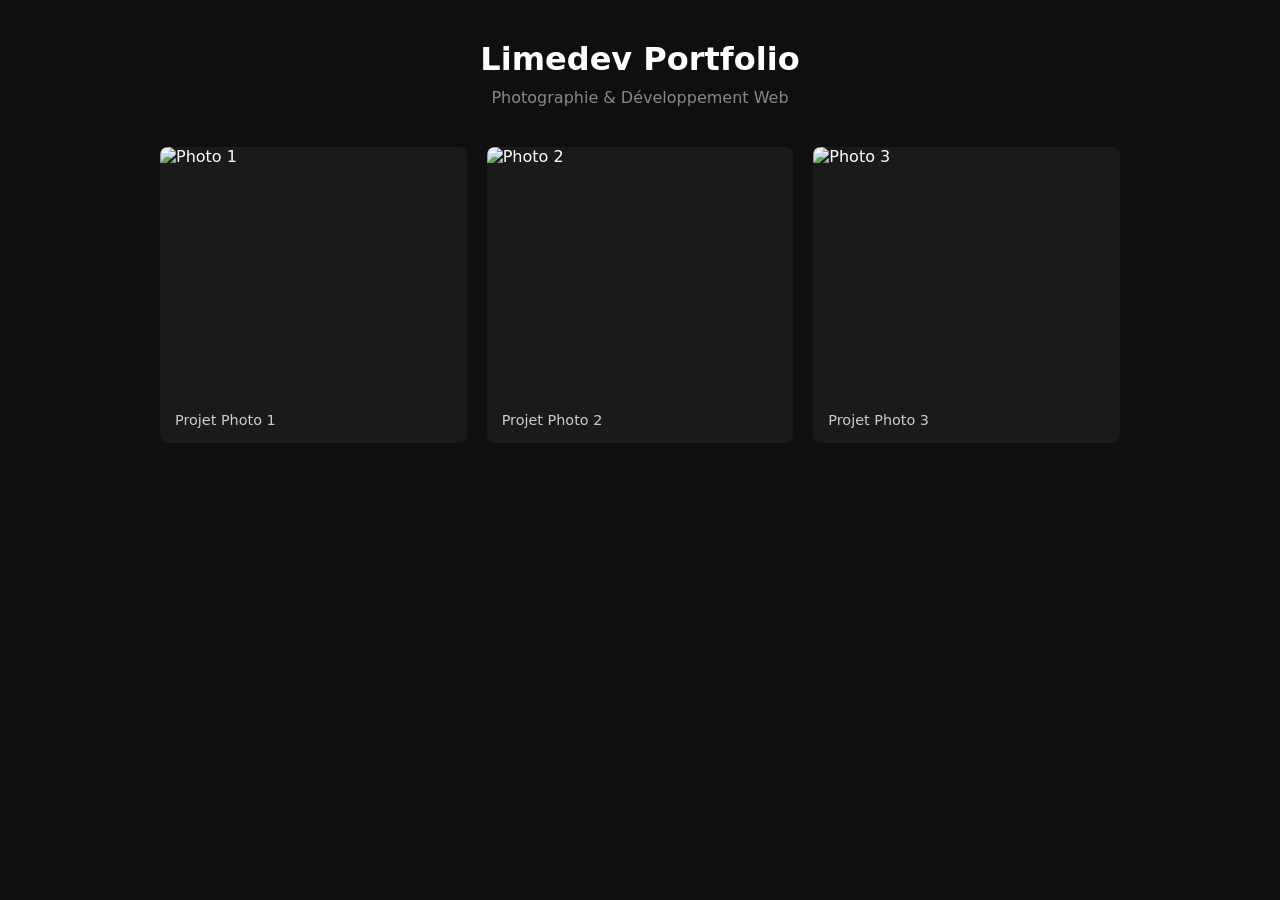
==== index.html @ 94dc9463 "Add initial HTML structure for portfolio site" ====
<!DOCTYPE html>
<html lang="fr">
<head>
  <meta charset="UTF-8">
  <meta name="viewport" content="width=device-width, initial-scale=1.0">
  <title>Limedev | Portfolio</title>
  <style>
    * { box-sizing: border-box; margin: 0; padding: 0; }
    body {
      background-color: #0f0f0f;
      color: #ffffff;
      font-family: system-ui, sans-serif;
      padding: 40px 20px;
      max-width: 1000px;
      margin: 0 auto;
    }
    header { text-align: center; margin-bottom: 40px; }
    h1 { font-size: 2rem; margin-bottom: 10px; }
    p { color: #888; }
    
    .galerie {
      display: grid;
      grid-template-columns: repeat(auto-fit, minmax(280px, 1fr));
      gap: 20px;
    }
    .photo-card {
      background: #1a1a1a;
      border-radius: 8px;
      overflow: hidden;
    }
    .photo-card img {
      width: 100%;
      height: 250px;
      object-fit: cover;
      display: block;
    }
    .photo-card p {
      padding: 15px;
      color: #ccc;
      font-size: 0.9rem;
    }
  </style>
</head>
<body>

  <header>
    <h1>Limedev Portfolio</h1>
    <p>Photographie & Développement Web</p>
  </header>

  <main class="galerie">
    <div class="photo-card">
      <img src="photo1.jpg" alt="Photo 1">
      <p>Projet Photo 1</p>
    </div>
    <div class="photo-card">
      <img src="photo2.jpg" alt="Photo 2">
      <p>Projet Photo 2</p>
    </div>
    <div class="photo-card">
      <img src="photo3.jpg" alt="Photo 3">
      <p>Projet Photo 3</p>
    </div>
  </main>

</body>
</html>
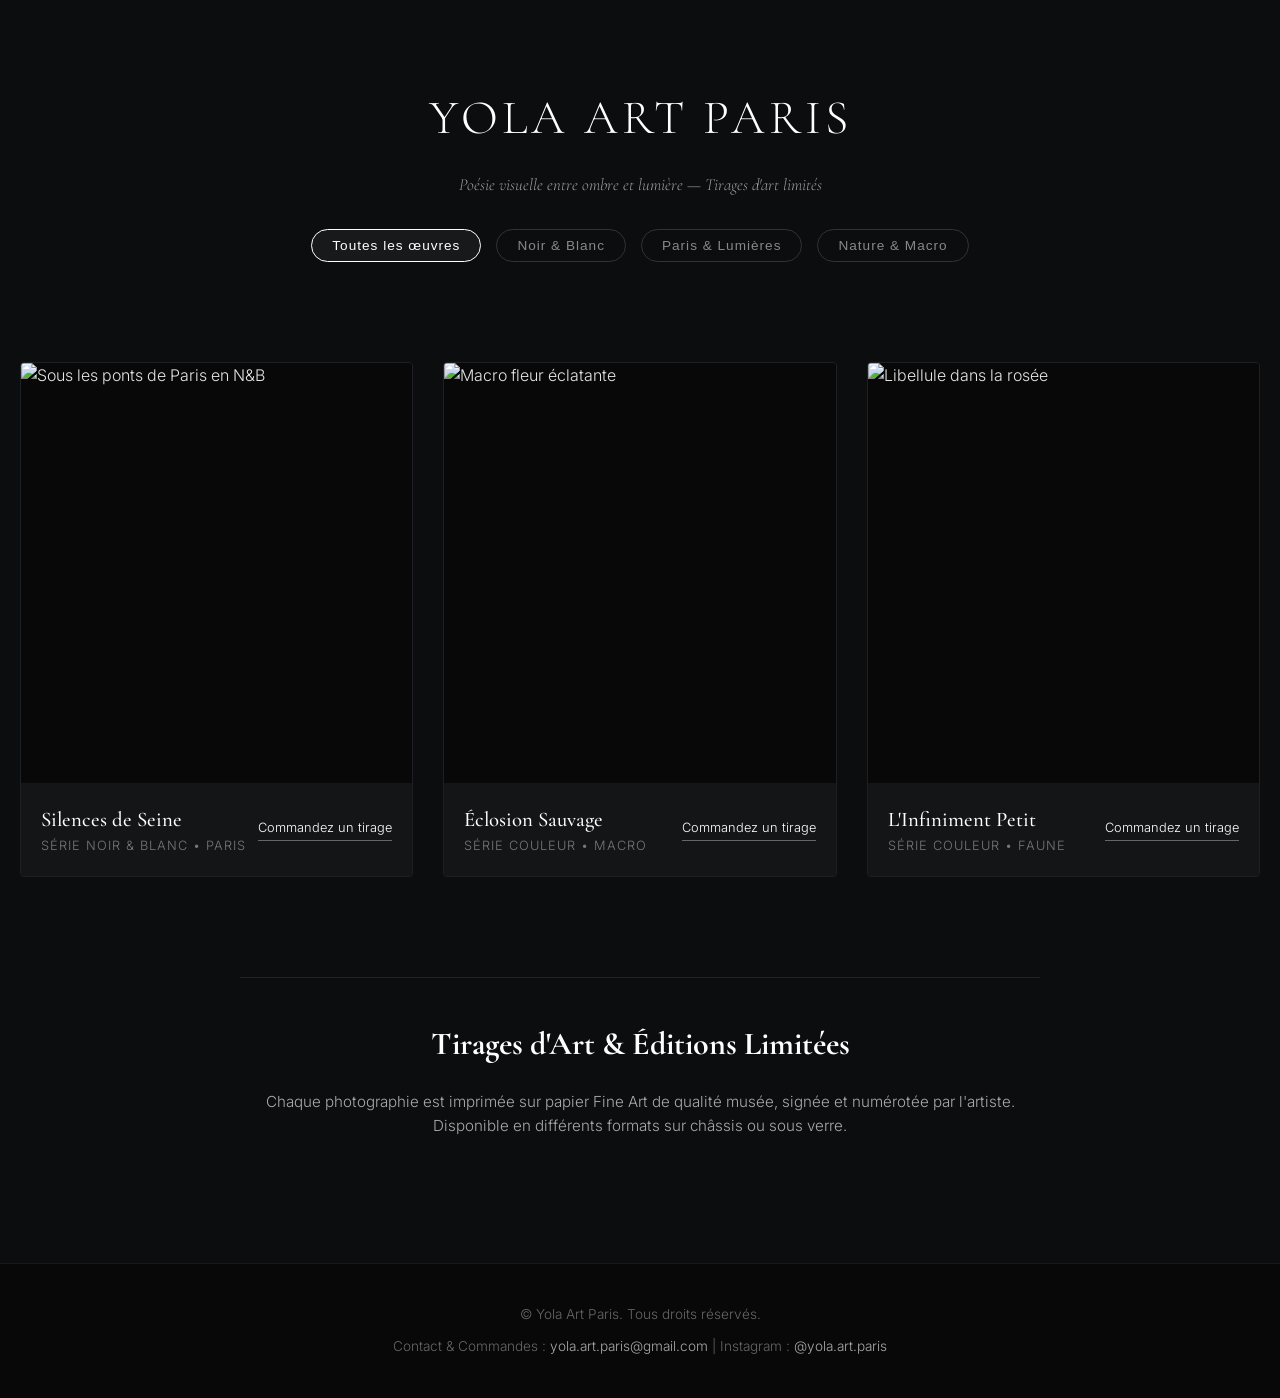
==== commit 80333aea: "Revise index.html for Yola Art Paris branding Updated the title and header to reflect new branding. " ====
--- a/index.html
+++ b/index.html
@@ -3,65 +3,257 @@
 <head>
   <meta charset="UTF-8">
   <meta name="viewport" content="width=device-width, initial-scale=1.0">
-  <title>Limedev | Portfolio</title>
+  <title>Yola Art Paris | Photographie d'Art</title>
+  <link rel="preconnect" href="https://fonts.googleapis.com">
+  <link rel="preconnect" href="https://fonts.gstatic.com" crossorigin>
+  <link href="https://fonts.googleapis.com/css2?family=Cormorant+Garamond:ital,wght@0,300;0,500;1,300&family=Inter:wght@300;400;500&display=swap" rel="stylesheet">
+  
   <style>
+    /* Reset & Bases */
     * { box-sizing: border-box; margin: 0; padding: 0; }
     body {
-      background-color: #0f0f0f;
+      background-color: #0c0d0e;
+      color: #e5e5e5;
+      font-family: 'Inter', sans-serif;
+      font-weight: 300;
+      line-height: 1.6;
+      padding: 0;
+    }
+
+    /* En-tête / Header */
+    header {
+      padding: 80px 20px 40px;
+      text-align: center;
+      max-width: 800px;
+      margin: 0 auto;
+    }
+    header h1 {
+      font-family: 'Cormorant Garamond', serif;
+      font-size: 3rem;
+      font-weight: 300;
+      letter-spacing: 4px;
+      text-transform: uppercase;
+      margin-bottom: 15px;
       color: #ffffff;
-      font-family: system-ui, sans-serif;
-      padding: 40px 20px;
-      max-width: 1000px;
+    }
+    header p.bio {
+      color: #a0a0a0;
+      font-size: 1.05rem;
+      font-style: italic;
+      font-family: 'Cormorant Garamond', serif;
+      margin-bottom: 30px;
+    }
+
+    /* Filtres des Séries */
+    .filter-bar {
+      display: flex;
+      justify-content: center;
+      gap: 15px;
+      flex-wrap: wrap;
+      margin-bottom: 60px;
+      padding: 0 20px;
+    }
+    .filter-btn {
+      background: transparent;
+      border: 1px solid #333;
+      color: #888;
+      padding: 8px 20px;
+      border-radius: 20px;
+      font-size: 0.85rem;
+      cursor: pointer;
+      transition: all 0.3s ease;
+      letter-spacing: 1px;
+    }
+    .filter-btn:hover, .filter-btn.active {
+      color: #fff;
+      border-color: #fff;
+      background: rgba(255, 255, 255, 0.05);
+    }
+
+    /* Galerie Masonry / Grille */
+    .container {
+      max-width: 1300px;
       margin: 0 auto;
-    }
-    header { text-align: center; margin-bottom: 40px; }
-    h1 { font-size: 2rem; margin-bottom: 10px; }
-    p { color: #888; }
-    
+      padding: 0 20px;
+    }
     .galerie {
       display: grid;
-      grid-template-columns: repeat(auto-fit, minmax(280px, 1fr));
-      gap: 20px;
-    }
+      grid-template-columns: repeat(auto-fill, minmax(350px, 1fr));
+      gap: 30px;
+    }
+
+    /* Carte Photo */
     .photo-card {
-      background: #1a1a1a;
-      border-radius: 8px;
+      background: #141517;
+      border-radius: 4px;
       overflow: hidden;
+      border: 1px solid #1f2023;
+      transition: transform 0.4s ease, border-color 0.4s ease;
+      display: flex;
+      flex-direction: column;
+    }
+    .photo-card:hover {
+      transform: translateY(-5px);
+      border-color: #444;
+    }
+    .photo-wrapper {
+      width: 100%;
+      height: 420px;
+      overflow: hidden;
+      background-color: #080808;
     }
     .photo-card img {
       width: 100%;
-      height: 250px;
+      height: 100%;
       object-fit: cover;
       display: block;
-    }
-    .photo-card p {
-      padding: 15px;
-      color: #ccc;
-      font-size: 0.9rem;
-    }
+      transition: transform 0.6s ease;
+    }
+    .photo-card:hover img {
+      transform: scale(1.03);
+    }
+
+    /* Infos & Option Achat */
+    .photo-info {
+      padding: 20px;
+      display: flex;
+      justify-content: space-between;
+      align-items: center;
+      background: #141517;
+    }
+    .photo-details h3 {
+      font-family: 'Cormorant Garamond', serif;
+      font-size: 1.3rem;
+      font-weight: 500;
+      color: #fff;
+    }
+    .photo-details p {
+      font-size: 0.8rem;
+      color: #777;
+      text-transform: uppercase;
+      letter-spacing: 1px;
+    }
+    .btn-buy {
+      color: #fff;
+      text-decoration: none;
+      font-size: 0.8rem;
+      border-bottom: 1px solid #666;
+      padding-bottom: 2px;
+      transition: border-color 0.3s;
+    }
+    .btn-buy:hover {
+      border-color: #fff;
+    }
+
+    /* Section À Propos & Tirages d'Art */
+    .about-section {
+      max-width: 800px;
+      margin: 100px auto 60px;
+      padding: 40px 20px;
+      text-align: center;
+      border-top: 1px solid #222;
+    }
+    .about-section h2 {
+      font-family: 'Cormorant Garamond', serif;
+      font-size: 2rem;
+      margin-bottom: 20px;
+      color: #fff;
+    }
+    .about-section p {
+      color: #aaa;
+      margin-bottom: 25px;
+      font-size: 0.95rem;
+    }
+
+    /* Footer / Contact */
+    footer {
+      text-align: center;
+      padding: 40px 20px;
+      background: #080808;
+      border-top: 1px solid #181818;
+      color: #666;
+      font-size: 0.85rem;
+    }
+    footer a { color: #aaa; text-decoration: none; }
+    footer a:hover { color: #fff; }
   </style>
 </head>
 <body>
 
+  <!-- En-tête -->
   <header>
-    <h1>Limedev Portfolio</h1>
-    <p>Photographie & Développement Web</p>
+    <h1>Yola Art Paris</h1>
+    <p class="bio">Poésie visuelle entre ombre et lumière — Tirages d'art limités</p>
+
+    <!-- Filtres des séries -->
+    <div class="filter-bar">
+      <button class="filter-btn active">Toutes les œuvres</button>
+      <button class="filter-btn">Noir & Blanc</button>
+      <button class="filter-btn">Paris & Lumières</button>
+      <button class="filter-btn">Nature & Macro</button>
+    </div>
   </header>
 
-  <main class="galerie">
-    <div class="photo-card">
-      <img src="photo1.jpg" alt="Photo 1">
-      <p>Projet Photo 1</p>
-    </div>
-    <div class="photo-card">
-      <img src="photo2.jpg" alt="Photo 2">
-      <p>Projet Photo 2</p>
-    </div>
-    <div class="photo-card">
-      <img src="photo3.jpg" alt="Photo 3">
-      <p>Projet Photo 3</p>
+  <!-- Galerie -->
+  <main class="container">
+    <div class="galerie">
+
+      <!-- Photo 1 : N&B Paris -->
+      <div class="photo-card">
+        <div class="photo-wrapper">
+          <img src="yola-paris-nb.jpg" alt="Sous les ponts de Paris en N&B">
+        </div>
+        <div class="photo-info">
+          <div class="photo-details">
+            <h3>Silences de Seine</h3>
+            <p>Série Noir & Blanc • Paris</p>
+          </div>
+          <a href="mailto:yola.art.paris@gmail.com?subject=Demande de tirage - Silences de Seine" class="btn-buy">Commandez un tirage</a>
+        </div>
+      </div>
+
+      <!-- Photo 2 : Nature / Macro couleur -->
+      <div class="photo-card">
+        <div class="photo-wrapper">
+          <img src="yola-fleur-couleur.jpg" alt="Macro fleur éclatante">
+        </div>
+        <div class="photo-info">
+          <div class="photo-details">
+            <h3>Éclosion Sauvage</h3>
+            <p>Série Couleur • Macro</p>
+          </div>
+          <a href="mailto:yola.art.paris@gmail.com?subject=Demande de tirage - Éclosion Sauvage" class="btn-buy">Commandez un tirage</a>
+        </div>
+      </div>
+
+      <!-- Photo 3 : Insecte / Douceur -->
+      <div class="photo-card">
+        <div class="photo-wrapper">
+          <img src="yola-insecte.jpg" alt="Libellule dans la rosée">
+        </div>
+        <div class="photo-info">
+          <div class="photo-details">
+            <h3>L'Infiniment Petit</h3>
+            <p>Série Couleur • Faune</p>
+          </div>
+          <a href="mailto:yola.art.paris@gmail.com?subject=Demande de tirage - L'Infiniment Petit" class="btn-buy">Commandez un tirage</a>
+        </div>
+      </div>
+
     </div>
   </main>
 
+  <!-- Section Ventes & Édition -->
+  <section class="about-section">
+    <h2>Tirages d'Art & Éditions Limitées</h2>
+    <p>Chaque photographie est imprimée sur papier Fine Art de qualité musée, signée et numérotée par l'artiste. Disponible en différents formats sur châssis ou sous verre.</p>
+  </section>
+
+  <!-- Pied de page -->
+  <footer>
+    <p>© Yola Art Paris. Tous droits réservés.</p>
+    <p style="margin-top: 10px;">Contact & Commandes : <a href="mailto:yola.art.paris@gmail.com">yola.art.paris@gmail.com</a> | Instagram : <a href="https://instagram.com" target="_blank">@yola.art.paris</a></p>
+  </footer>
+
 </body>
 </html>
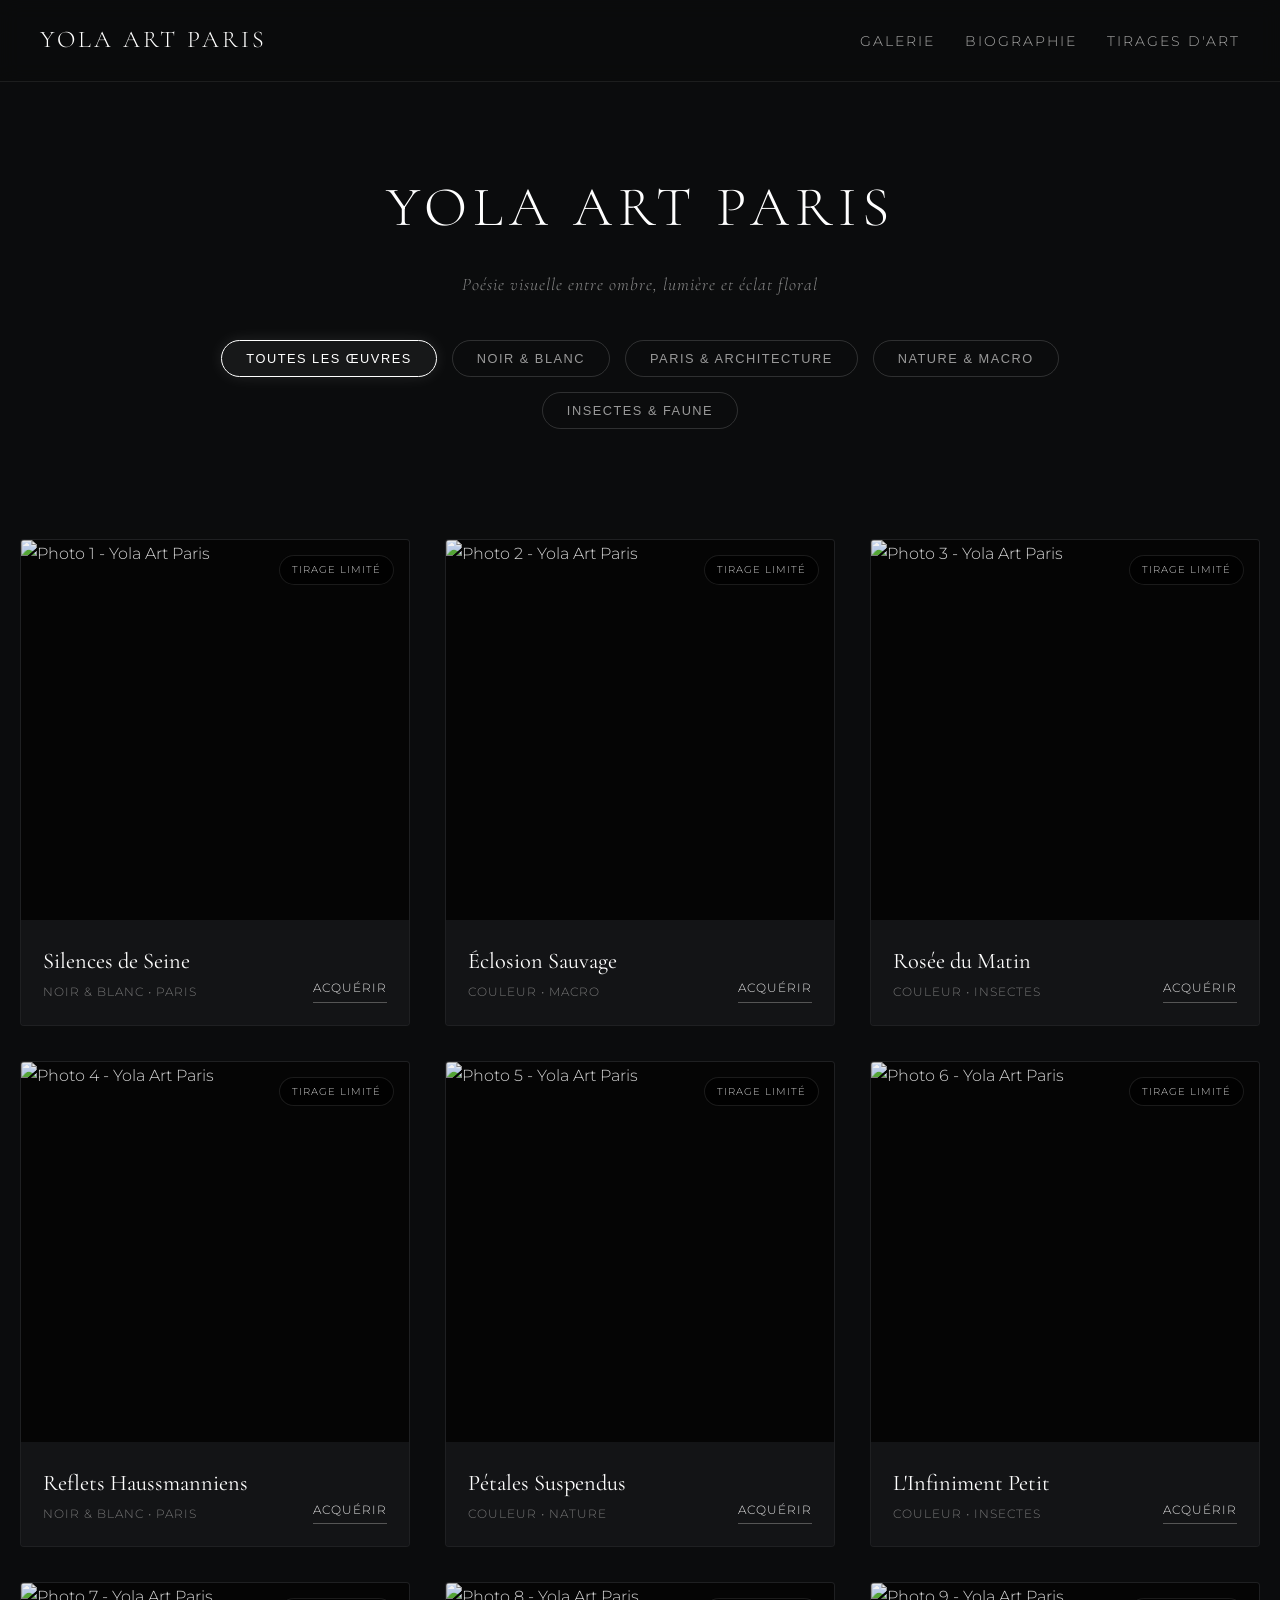
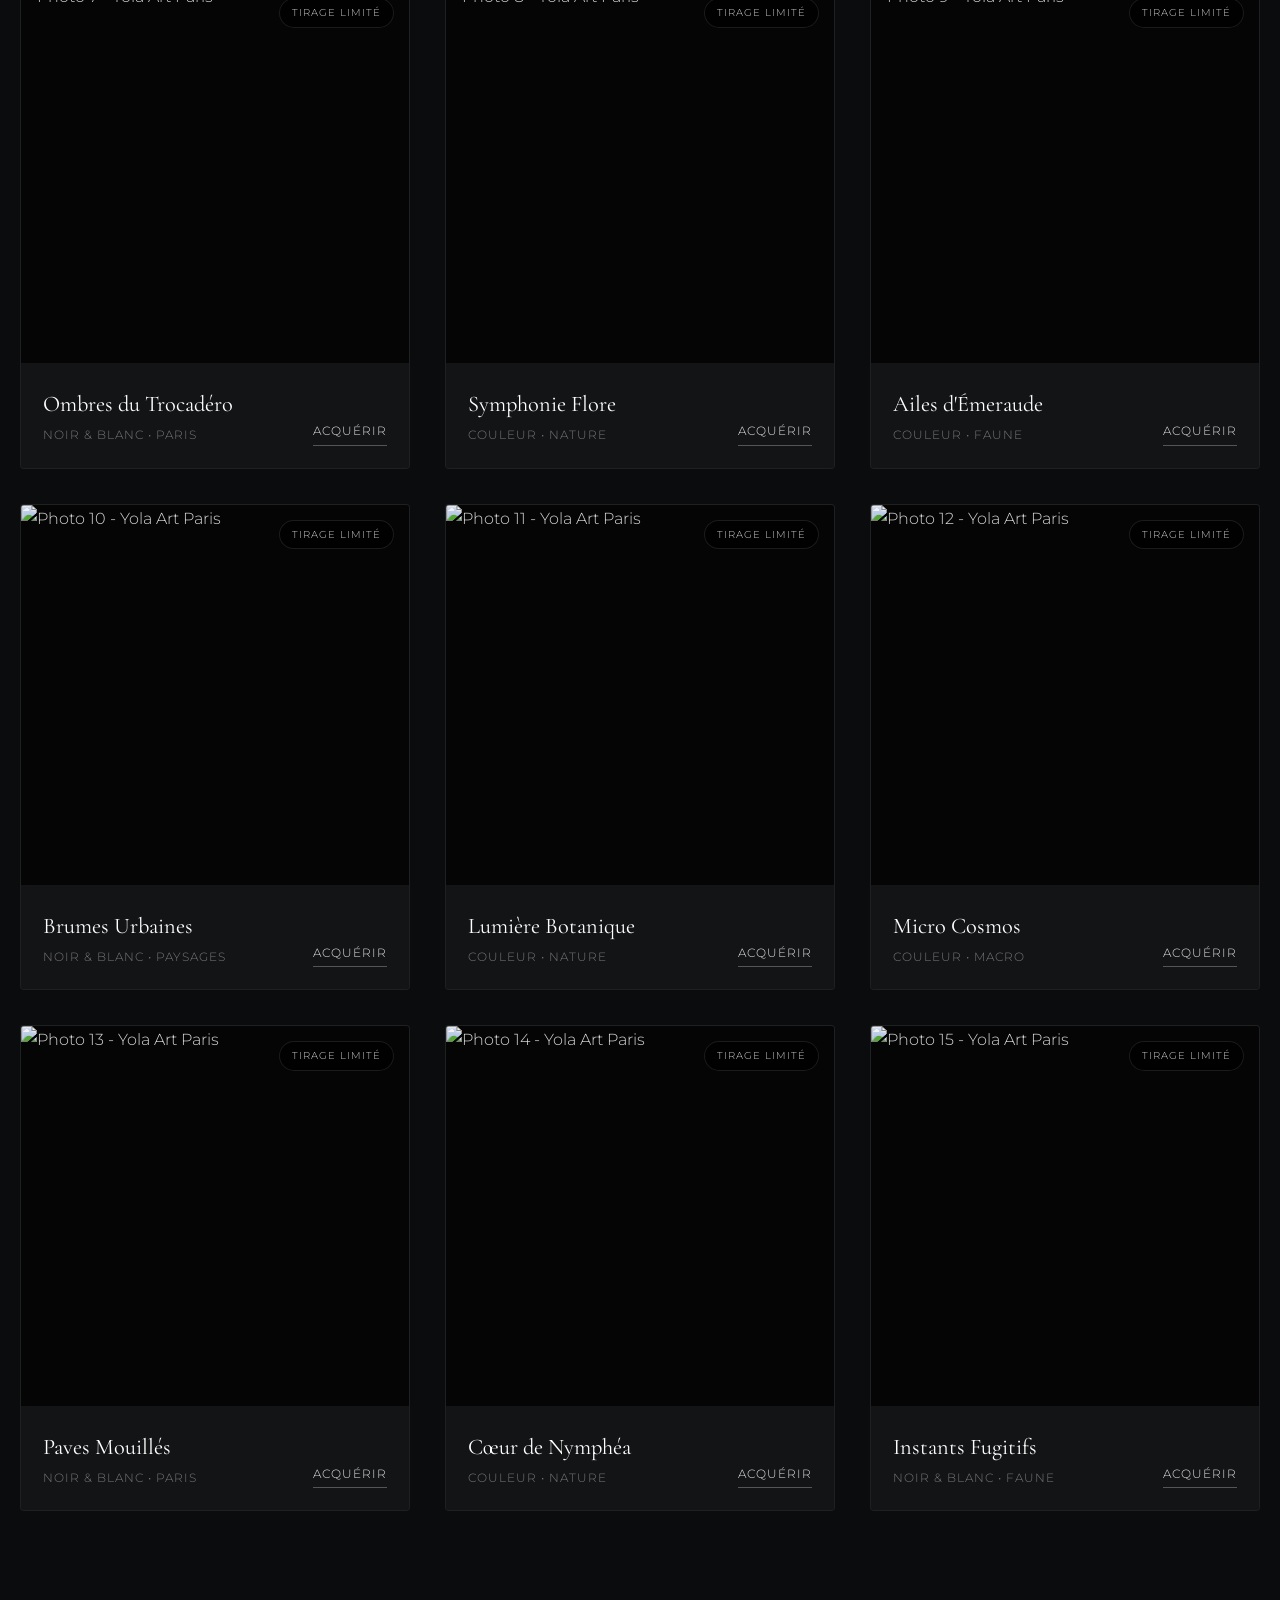
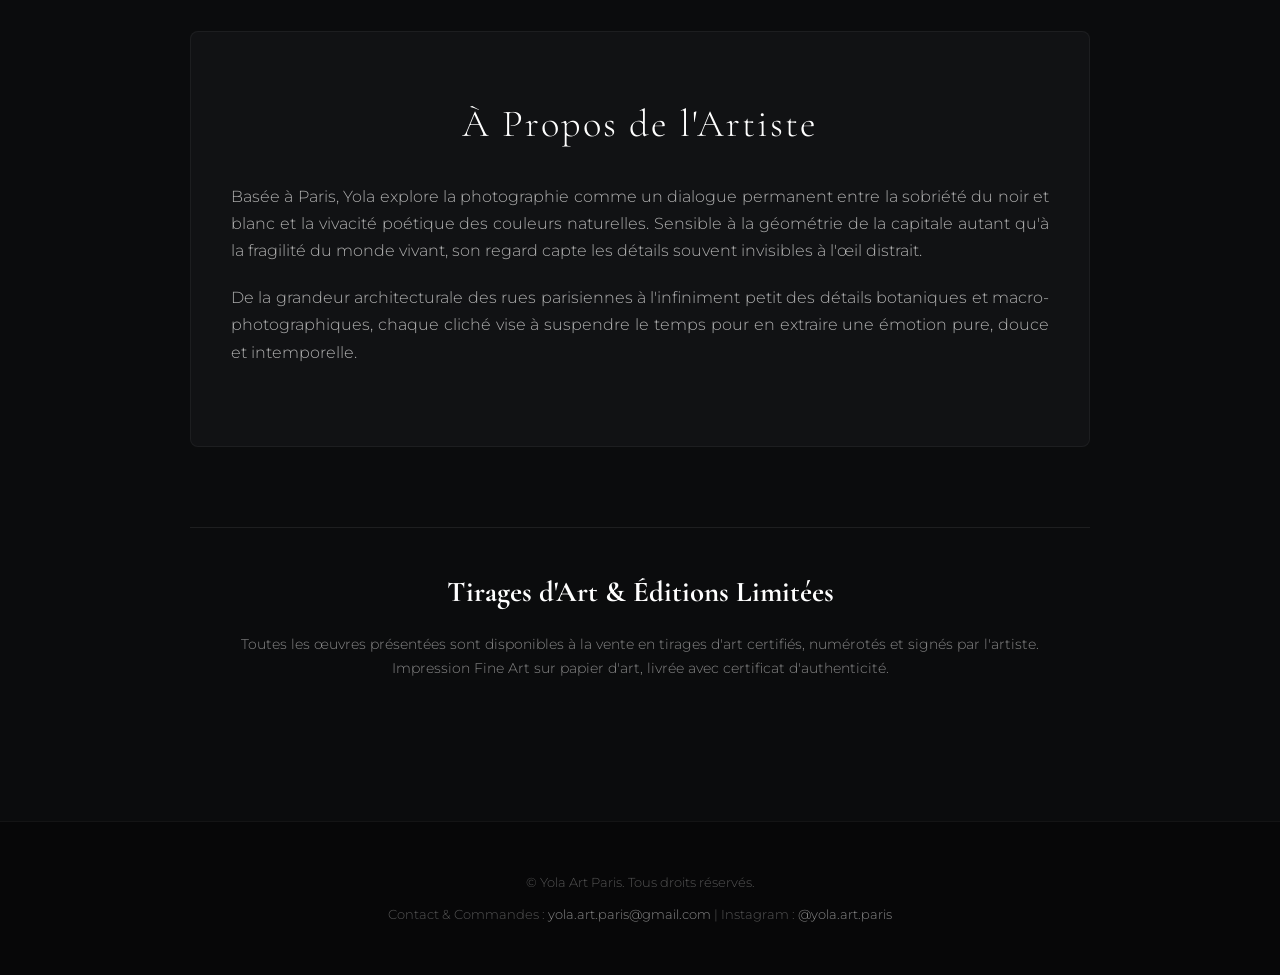
==== commit b3238395: "Refactor index.html for improved layout and styles Updated styles, navigation, and photo sections in" ====
--- a/index.html
+++ b/index.html
@@ -4,252 +4,549 @@
   <meta charset="UTF-8">
   <meta name="viewport" content="width=device-width, initial-scale=1.0">
   <title>Yola Art Paris | Photographie d'Art</title>
+  
+  <!-- Polices Google Fonts pour une DA Haute Couture / Art -->
   <link rel="preconnect" href="https://fonts.googleapis.com">
   <link rel="preconnect" href="https://fonts.gstatic.com" crossorigin>
-  <link href="https://fonts.googleapis.com/css2?family=Cormorant+Garamond:ital,wght@0,300;0,500;1,300&family=Inter:wght@300;400;500&display=swap" rel="stylesheet">
+  <link href="https://fonts.googleapis.com/css2?family=Cormorant+Garamond:ital,wght@0,300;0,400;0,600;1,300;1,400&family=Montserrat:wght@200;300;400;500&display=swap" rel="stylesheet">
   
   <style>
-    /* Reset & Bases */
+    /* RESET & STYLE GLOBAL */
     * { box-sizing: border-box; margin: 0; padding: 0; }
+    html { scroll-behavior: smooth; }
     body {
-      background-color: #0c0d0e;
-      color: #e5e5e5;
-      font-family: 'Inter', sans-serif;
+      background-color: #0b0c0d;
+      color: #e0e0e0;
+      font-family: 'Montserrat', sans-serif;
       font-weight: 300;
-      line-height: 1.6;
-      padding: 0;
-    }
-
-    /* En-tête / Header */
+      line-height: 1.7;
+      padding-top: 80px; /* Espace pour la barre de nav fixe */
+    }
+
+    /* NAVIGATION FIXE */
+    nav {
+      position: fixed;
+      top: 0;
+      left: 0;
+      width: 100%;
+      background: rgba(11, 12, 13, 0.92);
+      backdrop-filter: blur(10px);
+      border-bottom: 1px solid rgba(255, 255, 255, 0.08);
+      z-index: 1000;
+      padding: 20px 40px;
+      display: flex;
+      justify-content: space-between;
+      align-items: center;
+    }
+    .logo {
+      font-family: 'Cormorant Garamond', serif;
+      font-size: 1.5rem;
+      letter-spacing: 3px;
+      text-transform: uppercase;
+      color: #ffffff;
+      text-decoration: none;
+    }
+    .nav-links {
+      display: flex;
+      gap: 30px;
+      list-style: none;
+    }
+    .nav-links a {
+      color: #aaa;
+      text-decoration: none;
+      font-size: 0.85rem;
+      letter-spacing: 2px;
+      text-transform: uppercase;
+      transition: color 0.3s ease;
+    }
+    .nav-links a:hover { color: #ffffff; }
+
+    /* HEADER & HERO */
     header {
-      padding: 80px 20px 40px;
+      padding: 80px 20px 50px;
       text-align: center;
-      max-width: 800px;
+      max-width: 900px;
       margin: 0 auto;
     }
     header h1 {
       font-family: 'Cormorant Garamond', serif;
-      font-size: 3rem;
+      font-size: 3.5rem;
       font-weight: 300;
-      letter-spacing: 4px;
+      letter-spacing: 6px;
       text-transform: uppercase;
       margin-bottom: 15px;
       color: #ffffff;
     }
-    header p.bio {
-      color: #a0a0a0;
-      font-size: 1.05rem;
+    header p.subtitle {
+      color: #888888;
+      font-size: 1.1rem;
       font-style: italic;
       font-family: 'Cormorant Garamond', serif;
-      margin-bottom: 30px;
-    }
-
-    /* Filtres des Séries */
+      letter-spacing: 1px;
+    }
+
+    /* FILTRES INTERACTIFS (VISUELS ET ELEGANTS) */
     .filter-bar {
       display: flex;
       justify-content: center;
       gap: 15px;
       flex-wrap: wrap;
+      margin-top: 40px;
       margin-bottom: 60px;
-      padding: 0 20px;
     }
     .filter-btn {
       background: transparent;
-      border: 1px solid #333;
-      color: #888;
-      padding: 8px 20px;
-      border-radius: 20px;
-      font-size: 0.85rem;
+      border: 1px solid rgba(255, 255, 255, 0.15);
+      color: #999;
+      padding: 10px 24px;
+      border-radius: 30px;
+      font-size: 0.8rem;
+      letter-spacing: 1.5px;
+      text-transform: uppercase;
       cursor: pointer;
       transition: all 0.3s ease;
-      letter-spacing: 1px;
     }
     .filter-btn:hover, .filter-btn.active {
-      color: #fff;
-      border-color: #fff;
+      color: #ffffff;
+      border-color: #ffffff;
       background: rgba(255, 255, 255, 0.05);
-    }
-
-    /* Galerie Masonry / Grille */
+      box-shadow: 0 0 15px rgba(255, 255, 255, 0.1);
+    }
+
+    /* GALERIE EN GRILLE (15 PHOTOS) */
     .container {
-      max-width: 1300px;
+      max-width: 1400px;
       margin: 0 auto;
       padding: 0 20px;
     }
     .galerie {
       display: grid;
-      grid-template-columns: repeat(auto-fill, minmax(350px, 1fr));
-      gap: 30px;
-    }
-
-    /* Carte Photo */
+      grid-template-columns: repeat(auto-fill, minmax(320px, 1fr));
+      gap: 35px;
+    }
+
+    /* CARTE PHOTO INDIVIDUELLE */
     .photo-card {
-      background: #141517;
+      background: #131416;
       border-radius: 4px;
       overflow: hidden;
-      border: 1px solid #1f2023;
-      transition: transform 0.4s ease, border-color 0.4s ease;
-      display: flex;
-      flex-direction: column;
+      border: 1px solid rgba(255, 255, 255, 0.05);
+      transition: all 0.4s cubic-bezier(0.165, 0.84, 0.44, 1);
+      position: relative;
     }
     .photo-card:hover {
-      transform: translateY(-5px);
-      border-color: #444;
+      transform: translateY(-8px);
+      border-color: rgba(255, 255, 255, 0.25);
+      box-shadow: 0 15px 30px rgba(0, 0, 0, 0.5);
     }
     .photo-wrapper {
       width: 100%;
-      height: 420px;
+      height: 380px;
       overflow: hidden;
-      background-color: #080808;
+      position: relative;
+      background-color: #050505;
     }
     .photo-card img {
       width: 100%;
       height: 100%;
       object-fit: cover;
       display: block;
-      transition: transform 0.6s ease;
+      transition: transform 0.8s ease;
+      filter: brightness(0.95);
     }
     .photo-card:hover img {
-      transform: scale(1.03);
-    }
-
-    /* Infos & Option Achat */
+      transform: scale(1.05);
+      filter: brightness(1);
+    }
+
+    /* BADGE SUR-IMAGE */
+    .badge-art {
+      position: absolute;
+      top: 15px;
+      right: 15px;
+      background: rgba(0, 0, 0, 0.65);
+      backdrop-filter: blur(5px);
+      color: #ccc;
+      font-size: 0.65rem;
+      letter-spacing: 1px;
+      text-transform: uppercase;
+      padding: 5px 12px;
+      border-radius: 20px;
+      border: 1px solid rgba(255, 255, 255, 0.1);
+    }
+
+    /* INFOS ET BOUTON COMMANDE */
     .photo-info {
-      padding: 20px;
+      padding: 22px;
       display: flex;
       justify-content: space-between;
-      align-items: center;
-      background: #141517;
+      align-items: flex-end;
+      background: #131416;
     }
     .photo-details h3 {
       font-family: 'Cormorant Garamond', serif;
-      font-size: 1.3rem;
-      font-weight: 500;
-      color: #fff;
+      font-size: 1.4rem;
+      font-weight: 400;
+      color: #ffffff;
+      margin-bottom: 2px;
     }
     .photo-details p {
-      font-size: 0.8rem;
+      font-size: 0.75rem;
       color: #777;
       text-transform: uppercase;
       letter-spacing: 1px;
     }
     .btn-buy {
-      color: #fff;
+      color: #e0e0e0;
       text-decoration: none;
-      font-size: 0.8rem;
-      border-bottom: 1px solid #666;
-      padding-bottom: 2px;
-      transition: border-color 0.3s;
+      font-size: 0.75rem;
+      letter-spacing: 1px;
+      text-transform: uppercase;
+      border-bottom: 1px solid #555;
+      padding-bottom: 3px;
+      transition: all 0.3s ease;
     }
     .btn-buy:hover {
-      border-color: #fff;
-    }
-
-    /* Section À Propos & Tirages d'Art */
-    .about-section {
-      max-width: 800px;
-      margin: 100px auto 60px;
-      padding: 40px 20px;
+      color: #ffffff;
+      border-color: #ffffff;
+    }
+
+    /* SECTION BIOGRAPHIE Facile à éditer */
+    .bio-section {
+      max-width: 900px;
+      margin: 120px auto 80px;
+      padding: 60px 40px;
+      background: #111214;
+      border-radius: 8px;
+      border: 1px solid rgba(255, 255, 255, 0.05);
+    }
+    .bio-section h2 {
+      font-family: 'Cormorant Garamond', serif;
+      font-size: 2.4rem;
+      font-weight: 300;
+      color: #ffffff;
+      letter-spacing: 2px;
+      margin-bottom: 25px;
       text-align: center;
-      border-top: 1px solid #222;
-    }
-    .about-section h2 {
+    }
+    .bio-content p {
+      color: #b0b0b0;
+      font-size: 1rem;
+      margin-bottom: 20px;
+      text-align: justify;
+    }
+
+    /* SECTION CONCEPTION ET VENTES */
+    .sales-info {
+      max-width: 900px;
+      margin: 0 auto 100px;
+      padding: 40px;
+      text-align: center;
+      border-top: 1px solid rgba(255, 255, 255, 0.08);
+    }
+    .sales-info h3 {
       font-family: 'Cormorant Garamond', serif;
-      font-size: 2rem;
-      margin-bottom: 20px;
-      color: #fff;
-    }
-    .about-section p {
-      color: #aaa;
-      margin-bottom: 25px;
-      font-size: 0.95rem;
-    }
-
-    /* Footer / Contact */
+      font-size: 1.8rem;
+      color: #ffffff;
+      margin-bottom: 15px;
+    }
+    .sales-info p {
+      color: #888888;
+      font-size: 0.9rem;
+    }
+
+    /* FOOTER */
     footer {
       text-align: center;
-      padding: 40px 20px;
-      background: #080808;
-      border-top: 1px solid #181818;
-      color: #666;
-      font-size: 0.85rem;
-    }
-    footer a { color: #aaa; text-decoration: none; }
+      padding: 50px 20px;
+      background: #070708;
+      border-top: 1px solid rgba(255, 255, 255, 0.05);
+      color: #555;
+      font-size: 0.8rem;
+    }
+    footer a { color: #888; text-decoration: none; transition: color 0.3s; }
     footer a:hover { color: #fff; }
   </style>
 </head>
 <body>
 
-  <!-- En-tête -->
+  <!-- BARRE DE NAVIGATION -->
+  <nav>
+    <a href="#" class="logo">Yola Art Paris</a>
+    <ul class="nav-links">
+      <li><a href="#galerie">Galerie</a></li>
+      <li><a href="#biographie">Biographie</a></li>
+      <li><a href="#commandes">Tirages d'Art</a></li>
+    </ul>
+  </nav>
+
+  <!-- EN-TÊTE PRINCIPAL -->
   <header>
     <h1>Yola Art Paris</h1>
-    <p class="bio">Poésie visuelle entre ombre et lumière — Tirages d'art limités</p>
-
-    <!-- Filtres des séries -->
+    <p class="subtitle">Poésie visuelle entre ombre, lumière et éclat floral</p>
+
+    <!-- BARRE DE FILTRES DES SÉRIES -->
     <div class="filter-bar">
-      <button class="filter-btn active">Toutes les œuvres</button>
+      <button class="filter-btn active">Toutes les Œuvres</button>
       <button class="filter-btn">Noir & Blanc</button>
-      <button class="filter-btn">Paris & Lumières</button>
+      <button class="filter-btn">Paris & Architecture</button>
       <button class="filter-btn">Nature & Macro</button>
+      <button class="filter-btn">Insectes & Faune</button>
     </div>
   </header>
 
-  <!-- Galerie -->
-  <main class="container">
+  <!-- GRILLE DE 15 PHOTOS -->
+  <main class="container" id="galerie">
     <div class="galerie">
 
-      <!-- Photo 1 : N&B Paris -->
-      <div class="photo-card">
-        <div class="photo-wrapper">
-          <img src="yola-paris-nb.jpg" alt="Sous les ponts de Paris en N&B">
+      <!-- PHOTO 1 (N&B) -->
+      <div class="photo-card">
+        <div class="photo-wrapper">
+          <span class="badge-art">Tirage Limité</span>
+          <img src="photo1.jpg" alt="Photo 1 - Yola Art Paris">
         </div>
         <div class="photo-info">
           <div class="photo-details">
             <h3>Silences de Seine</h3>
-            <p>Série Noir & Blanc • Paris</p>
-          </div>
-          <a href="mailto:yola.art.paris@gmail.com?subject=Demande de tirage - Silences de Seine" class="btn-buy">Commandez un tirage</a>
-        </div>
-      </div>
-
-      <!-- Photo 2 : Nature / Macro couleur -->
-      <div class="photo-card">
-        <div class="photo-wrapper">
-          <img src="yola-fleur-couleur.jpg" alt="Macro fleur éclatante">
+            <p>Noir & Blanc • Paris</p>
+          </div>
+          <a href="mailto:yola.art.paris@gmail.com?subject=Tirage : Silences de Seine" class="btn-buy">Acquérir</a>
+        </div>
+      </div>
+
+      <!-- PHOTO 2 (Couleur/Fleur) -->
+      <div class="photo-card">
+        <div class="photo-wrapper">
+          <span class="badge-art">Tirage Limité</span>
+          <img src="photo2.jpg" alt="Photo 2 - Yola Art Paris">
         </div>
         <div class="photo-info">
           <div class="photo-details">
             <h3>Éclosion Sauvage</h3>
-            <p>Série Couleur • Macro</p>
-          </div>
-          <a href="mailto:yola.art.paris@gmail.com?subject=Demande de tirage - Éclosion Sauvage" class="btn-buy">Commandez un tirage</a>
-        </div>
-      </div>
-
-      <!-- Photo 3 : Insecte / Douceur -->
-      <div class="photo-card">
-        <div class="photo-wrapper">
-          <img src="yola-insecte.jpg" alt="Libellule dans la rosée">
+            <p>Couleur • Macro</p>
+          </div>
+          <a href="mailto:yola.art.paris@gmail.com?subject=Tirage : Éclosion Sauvage" class="btn-buy">Acquérir</a>
+        </div>
+      </div>
+
+      <!-- PHOTO 3 (Insecte) -->
+      <div class="photo-card">
+        <div class="photo-wrapper">
+          <span class="badge-art">Tirage Limité</span>
+          <img src="photo3.jpg" alt="Photo 3 - Yola Art Paris">
+        </div>
+        <div class="photo-info">
+          <div class="photo-details">
+            <h3>Rosée du Matin</h3>
+            <p>Couleur • Insectes</p>
+          </div>
+          <a href="mailto:yola.art.paris@gmail.com?subject=Tirage : Rosée du Matin" class="btn-buy">Acquérir</a>
+        </div>
+      </div>
+
+      <!-- PHOTO 4 -->
+      <div class="photo-card">
+        <div class="photo-wrapper">
+          <span class="badge-art">Tirage Limité</span>
+          <img src="photo4.jpg" alt="Photo 4 - Yola Art Paris">
+        </div>
+        <div class="photo-info">
+          <div class="photo-details">
+            <h3>Reflets Haussmanniens</h3>
+            <p>Noir & Blanc • Paris</p>
+          </div>
+          <a href="mailto:yola.art.paris@gmail.com?subject=Tirage : Reflets Haussmanniens" class="btn-buy">Acquérir</a>
+        </div>
+      </div>
+
+      <!-- PHOTO 5 -->
+      <div class="photo-card">
+        <div class="photo-wrapper">
+          <span class="badge-art">Tirage Limité</span>
+          <img src="photo5.jpg" alt="Photo 5 - Yola Art Paris">
+        </div>
+        <div class="photo-info">
+          <div class="photo-details">
+            <h3>Pétales Suspendus</h3>
+            <p>Couleur • Nature</p>
+          </div>
+          <a href="mailto:yola.art.paris@gmail.com?subject=Tirage : Pétales Suspendus" class="btn-buy">Acquérir</a>
+        </div>
+      </div>
+
+      <!-- PHOTO 6 -->
+      <div class="photo-card">
+        <div class="photo-wrapper">
+          <span class="badge-art">Tirage Limité</span>
+          <img src="photo6.jpg" alt="Photo 6 - Yola Art Paris">
         </div>
         <div class="photo-info">
           <div class="photo-details">
             <h3>L'Infiniment Petit</h3>
-            <p>Série Couleur • Faune</p>
-          </div>
-          <a href="mailto:yola.art.paris@gmail.com?subject=Demande de tirage - L'Infiniment Petit" class="btn-buy">Commandez un tirage</a>
+            <p>Couleur • Insectes</p>
+          </div>
+          <a href="mailto:yola.art.paris@gmail.com?subject=Tirage : L'Infiniment Petit" class="btn-buy">Acquérir</a>
+        </div>
+      </div>
+
+      <!-- PHOTO 7 -->
+      <div class="photo-card">
+        <div class="photo-wrapper">
+          <span class="badge-art">Tirage Limité</span>
+          <img src="photo7.jpg" alt="Photo 7 - Yola Art Paris">
+        </div>
+        <div class="photo-info">
+          <div class="photo-details">
+            <h3>Ombres du Trocadéro</h3>
+            <p>Noir & Blanc • Paris</p>
+          </div>
+          <a href="mailto:yola.art.paris@gmail.com?subject=Tirage : Ombres du Trocadéro" class="btn-buy">Acquérir</a>
+        </div>
+      </div>
+
+      <!-- PHOTO 8 -->
+      <div class="photo-card">
+        <div class="photo-wrapper">
+          <span class="badge-art">Tirage Limité</span>
+          <img src="photo8.jpg" alt="Photo 8 - Yola Art Paris">
+        </div>
+        <div class="photo-info">
+          <div class="photo-details">
+            <h3>Symphonie Flore</h3>
+            <p>Couleur • Nature</p>
+          </div>
+          <a href="mailto:yola.art.paris@gmail.com?subject=Tirage : Symphonie Flore" class="btn-buy">Acquérir</a>
+        </div>
+      </div>
+
+      <!-- PHOTO 9 -->
+      <div class="photo-card">
+        <div class="photo-wrapper">
+          <span class="badge-art">Tirage Limité</span>
+          <img src="photo9.jpg" alt="Photo 9 - Yola Art Paris">
+        </div>
+        <div class="photo-info">
+          <div class="photo-details">
+            <h3>Ailes d'Émeraude</h3>
+            <p>Couleur • Faune</p>
+          </div>
+          <a href="mailto:yola.art.paris@gmail.com?subject=Tirage : Ailes d'Émeraude" class="btn-buy">Acquérir</a>
+        </div>
+      </div>
+
+      <!-- PHOTO 10 -->
+      <div class="photo-card">
+        <div class="photo-wrapper">
+          <span class="badge-art">Tirage Limité</span>
+          <img src="photo10.jpg" alt="Photo 10 - Yola Art Paris">
+        </div>
+        <div class="photo-info">
+          <div class="photo-details">
+            <h3>Brumes Urbaines</h3>
+            <p>Noir & Blanc • Paysages</p>
+          </div>
+          <a href="mailto:yola.art.paris@gmail.com?subject=Tirage : Brumes Urbaines" class="btn-buy">Acquérir</a>
+        </div>
+      </div>
+
+      <!-- PHOTO 11 -->
+      <div class="photo-card">
+        <div class="photo-wrapper">
+          <span class="badge-art">Tirage Limité</span>
+          <img src="photo11.jpg" alt="Photo 11 - Yola Art Paris">
+        </div>
+        <div class="photo-info">
+          <div class="photo-details">
+            <h3>Lumière Botanique</h3>
+            <p>Couleur • Nature</p>
+          </div>
+          <a href="mailto:yola.art.paris@gmail.com?subject=Tirage : Lumière Botanique" class="btn-buy">Acquérir</a>
+        </div>
+      </div>
+
+      <!-- PHOTO 12 -->
+      <div class="photo-card">
+        <div class="photo-wrapper">
+          <span class="badge-art">Tirage Limité</span>
+          <img src="photo12.jpg" alt="Photo 12 - Yola Art Paris">
+        </div>
+        <div class="photo-info">
+          <div class="photo-details">
+            <h3>Micro Cosmos</h3>
+            <p>Couleur • Macro</p>
+          </div>
+          <a href="mailto:yola.art.paris@gmail.com?subject=Tirage : Micro Cosmos" class="btn-buy">Acquérir</a>
+        </div>
+      </div>
+
+      <!-- PHOTO 13 -->
+      <div class="photo-card">
+        <div class="photo-wrapper">
+          <span class="badge-art">Tirage Limité</span>
+          <img src="photo13.jpg" alt="Photo 13 - Yola Art Paris">
+        </div>
+        <div class="photo-info">
+          <div class="photo-details">
+            <h3>Paves Mouillés</h3>
+            <p>Noir & Blanc • Paris</p>
+          </div>
+          <a href="mailto:yola.art.paris@gmail.com?subject=Tirage : Paves Mouillés" class="btn-buy">Acquérir</a>
+        </div>
+      </div>
+
+      <!-- PHOTO 14 -->
+      <div class="photo-card">
+        <div class="photo-wrapper">
+          <span class="badge-art">Tirage Limité</span>
+          <img src="photo14.jpg" alt="Photo 14 - Yola Art Paris">
+        </div>
+        <div class="photo-info">
+          <div class="photo-details">
+            <h3>Cœur de Nymphéa</h3>
+            <p>Couleur • Nature</p>
+          </div>
+          <a href="mailto:yola.art.paris@gmail.com?subject=Tirage : Cœur de Nymphéa" class="btn-buy">Acquérir</a>
+        </div>
+      </div>
+
+      <!-- PHOTO 15 -->
+      <div class="photo-card">
+        <div class="photo-wrapper">
+          <span class="badge-art">Tirage Limité</span>
+          <img src="photo15.jpg" alt="Photo 15 - Yola Art Paris">
+        </div>
+        <div class="photo-info">
+          <div class="photo-details">
+            <h3>Instants Fugitifs</h3>
+            <p>Noir & Blanc • Faune</p>
+          </div>
+          <a href="mailto:yola.art.paris@gmail.com?subject=Tirage : Instants Fugitifs" class="btn-buy">Acquérir</a>
         </div>
       </div>
 
     </div>
   </main>
 
-  <!-- Section Ventes & Édition -->
-  <section class="about-section">
-    <h2>Tirages d'Art & Éditions Limitées</h2>
-    <p>Chaque photographie est imprimée sur papier Fine Art de qualité musée, signée et numérotée par l'artiste. Disponible en différents formats sur châssis ou sous verre.</p>
+  <!-- SECTION BIOGRAPHIE (ÉDITABLE TRÈS FACILEMENT) -->
+  <section class="bio-section" id="biographie">
+    <h2>À Propos de l'Artiste</h2>
+    <div class="bio-content">
+      <p>
+        Basée à Paris, Yola explore la photographie comme un dialogue permanent entre la sobriété du noir et blanc et la vivacité poétique des couleurs naturelles. Sensible à la géométrie de la capitale autant qu'à la fragilité du monde vivant, son regard capte les détails souvent invisibles à l'œil distrait.
+      </p>
+      <p>
+        De la grandeur architecturale des rues parisiennes à l'infiniment petit des détails botaniques et macro-photographiques, chaque cliché vise à suspendre le temps pour en extraire une émotion pure, douce et intemporelle.
+      </p>
+    </div>
   </section>
 
-  <!-- Pied de page -->
+  <!-- SECTION INFORMATIONS COMMANDES / TIRAGES -->
+  <section class="sales-info" id="commandes">
+    <h3>Tirages d'Art & Éditions Limitées</h3>
+    <p>Toutes les œuvres présentées sont disponibles à la vente en tirages d'art certifiés, numérotés et signés par l'artiste.<br>Impression Fine Art sur papier d'art, livrée avec certificat d'authenticité.</p>
+  </section>
+
+  <!-- PIED DE PAGE -->
   <footer>
     <p>© Yola Art Paris. Tous droits réservés.</p>
     <p style="margin-top: 10px;">Contact & Commandes : <a href="mailto:yola.art.paris@gmail.com">yola.art.paris@gmail.com</a> | Instagram : <a href="https://instagram.com" target="_blank">@yola.art.paris</a></p>
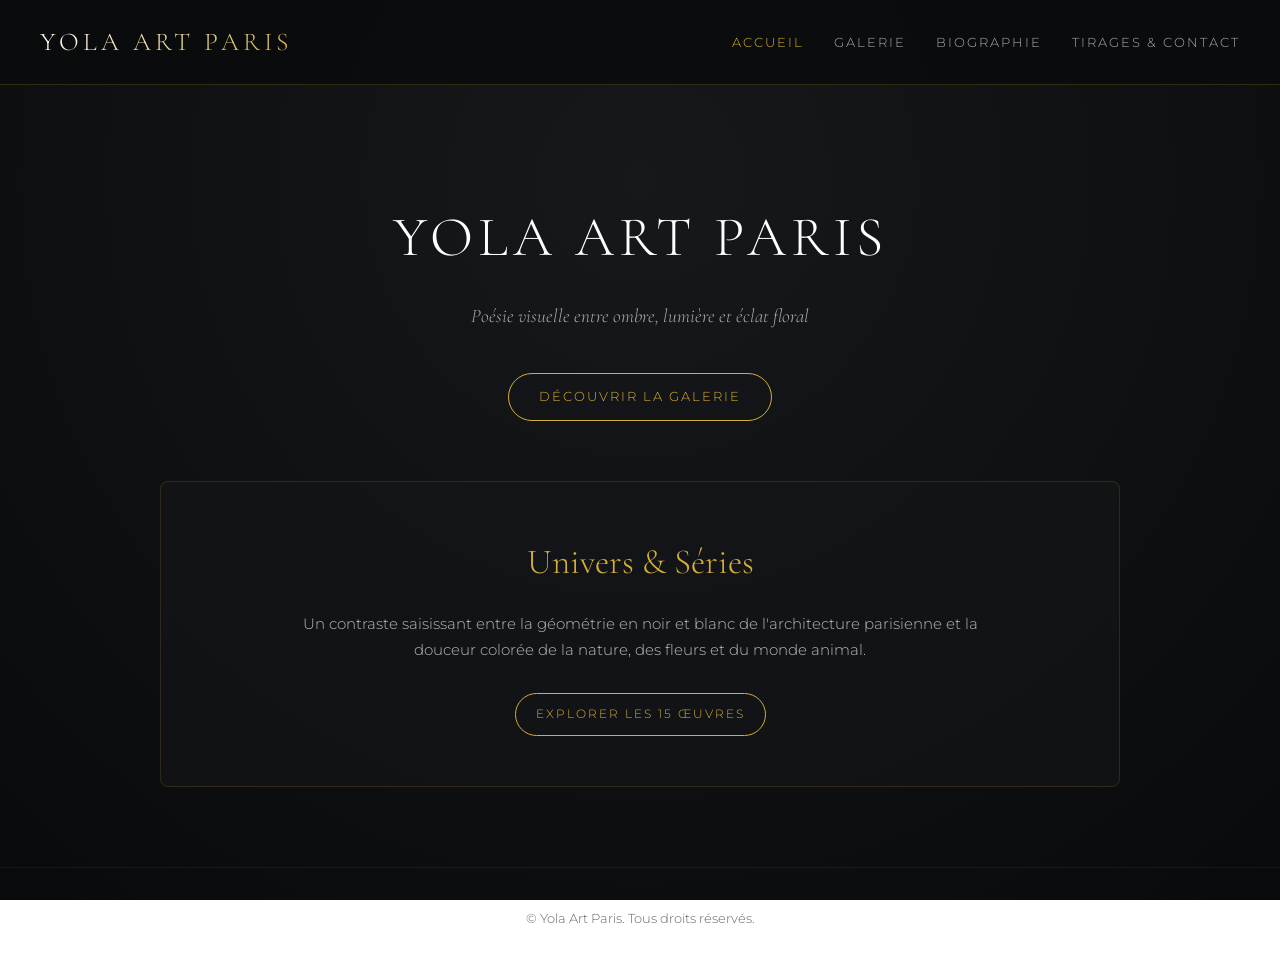
==== commit 421f8672: "Refactor index.html structure and styles Updated navigation links and added a hero section with a ca" ====
--- a/index.html
+++ b/index.html
@@ -4,553 +4,52 @@
   <meta charset="UTF-8">
   <meta name="viewport" content="width=device-width, initial-scale=1.0">
   <title>Yola Art Paris | Photographie d'Art</title>
-  
-  <!-- Polices Google Fonts pour une DA Haute Couture / Art -->
   <link rel="preconnect" href="https://fonts.googleapis.com">
   <link rel="preconnect" href="https://fonts.gstatic.com" crossorigin>
-  <link href="https://fonts.googleapis.com/css2?family=Cormorant+Garamond:ital,wght@0,300;0,400;0,600;1,300;1,400&family=Montserrat:wght@200;300;400;500&display=swap" rel="stylesheet">
-  
-  <style>
-    /* RESET & STYLE GLOBAL */
-    * { box-sizing: border-box; margin: 0; padding: 0; }
-    html { scroll-behavior: smooth; }
-    body {
-      background-color: #0b0c0d;
-      color: #e0e0e0;
-      font-family: 'Montserrat', sans-serif;
-      font-weight: 300;
-      line-height: 1.7;
-      padding-top: 80px; /* Espace pour la barre de nav fixe */
-    }
-
-    /* NAVIGATION FIXE */
-    nav {
-      position: fixed;
-      top: 0;
-      left: 0;
-      width: 100%;
-      background: rgba(11, 12, 13, 0.92);
-      backdrop-filter: blur(10px);
-      border-bottom: 1px solid rgba(255, 255, 255, 0.08);
-      z-index: 1000;
-      padding: 20px 40px;
-      display: flex;
-      justify-content: space-between;
-      align-items: center;
-    }
-    .logo {
-      font-family: 'Cormorant Garamond', serif;
-      font-size: 1.5rem;
-      letter-spacing: 3px;
-      text-transform: uppercase;
-      color: #ffffff;
-      text-decoration: none;
-    }
-    .nav-links {
-      display: flex;
-      gap: 30px;
-      list-style: none;
-    }
-    .nav-links a {
-      color: #aaa;
-      text-decoration: none;
-      font-size: 0.85rem;
-      letter-spacing: 2px;
-      text-transform: uppercase;
-      transition: color 0.3s ease;
-    }
-    .nav-links a:hover { color: #ffffff; }
-
-    /* HEADER & HERO */
-    header {
-      padding: 80px 20px 50px;
-      text-align: center;
-      max-width: 900px;
-      margin: 0 auto;
-    }
-    header h1 {
-      font-family: 'Cormorant Garamond', serif;
-      font-size: 3.5rem;
-      font-weight: 300;
-      letter-spacing: 6px;
-      text-transform: uppercase;
-      margin-bottom: 15px;
-      color: #ffffff;
-    }
-    header p.subtitle {
-      color: #888888;
-      font-size: 1.1rem;
-      font-style: italic;
-      font-family: 'Cormorant Garamond', serif;
-      letter-spacing: 1px;
-    }
-
-    /* FILTRES INTERACTIFS (VISUELS ET ELEGANTS) */
-    .filter-bar {
-      display: flex;
-      justify-content: center;
-      gap: 15px;
-      flex-wrap: wrap;
-      margin-top: 40px;
-      margin-bottom: 60px;
-    }
-    .filter-btn {
-      background: transparent;
-      border: 1px solid rgba(255, 255, 255, 0.15);
-      color: #999;
-      padding: 10px 24px;
-      border-radius: 30px;
-      font-size: 0.8rem;
-      letter-spacing: 1.5px;
-      text-transform: uppercase;
-      cursor: pointer;
-      transition: all 0.3s ease;
-    }
-    .filter-btn:hover, .filter-btn.active {
-      color: #ffffff;
-      border-color: #ffffff;
-      background: rgba(255, 255, 255, 0.05);
-      box-shadow: 0 0 15px rgba(255, 255, 255, 0.1);
-    }
-
-    /* GALERIE EN GRILLE (15 PHOTOS) */
-    .container {
-      max-width: 1400px;
-      margin: 0 auto;
-      padding: 0 20px;
-    }
-    .galerie {
-      display: grid;
-      grid-template-columns: repeat(auto-fill, minmax(320px, 1fr));
-      gap: 35px;
-    }
-
-    /* CARTE PHOTO INDIVIDUELLE */
-    .photo-card {
-      background: #131416;
-      border-radius: 4px;
-      overflow: hidden;
-      border: 1px solid rgba(255, 255, 255, 0.05);
-      transition: all 0.4s cubic-bezier(0.165, 0.84, 0.44, 1);
-      position: relative;
-    }
-    .photo-card:hover {
-      transform: translateY(-8px);
-      border-color: rgba(255, 255, 255, 0.25);
-      box-shadow: 0 15px 30px rgba(0, 0, 0, 0.5);
-    }
-    .photo-wrapper {
-      width: 100%;
-      height: 380px;
-      overflow: hidden;
-      position: relative;
-      background-color: #050505;
-    }
-    .photo-card img {
-      width: 100%;
-      height: 100%;
-      object-fit: cover;
-      display: block;
-      transition: transform 0.8s ease;
-      filter: brightness(0.95);
-    }
-    .photo-card:hover img {
-      transform: scale(1.05);
-      filter: brightness(1);
-    }
-
-    /* BADGE SUR-IMAGE */
-    .badge-art {
-      position: absolute;
-      top: 15px;
-      right: 15px;
-      background: rgba(0, 0, 0, 0.65);
-      backdrop-filter: blur(5px);
-      color: #ccc;
-      font-size: 0.65rem;
-      letter-spacing: 1px;
-      text-transform: uppercase;
-      padding: 5px 12px;
-      border-radius: 20px;
-      border: 1px solid rgba(255, 255, 255, 0.1);
-    }
-
-    /* INFOS ET BOUTON COMMANDE */
-    .photo-info {
-      padding: 22px;
-      display: flex;
-      justify-content: space-between;
-      align-items: flex-end;
-      background: #131416;
-    }
-    .photo-details h3 {
-      font-family: 'Cormorant Garamond', serif;
-      font-size: 1.4rem;
-      font-weight: 400;
-      color: #ffffff;
-      margin-bottom: 2px;
-    }
-    .photo-details p {
-      font-size: 0.75rem;
-      color: #777;
-      text-transform: uppercase;
-      letter-spacing: 1px;
-    }
-    .btn-buy {
-      color: #e0e0e0;
-      text-decoration: none;
-      font-size: 0.75rem;
-      letter-spacing: 1px;
-      text-transform: uppercase;
-      border-bottom: 1px solid #555;
-      padding-bottom: 3px;
-      transition: all 0.3s ease;
-    }
-    .btn-buy:hover {
-      color: #ffffff;
-      border-color: #ffffff;
-    }
-
-    /* SECTION BIOGRAPHIE Facile à éditer */
-    .bio-section {
-      max-width: 900px;
-      margin: 120px auto 80px;
-      padding: 60px 40px;
-      background: #111214;
-      border-radius: 8px;
-      border: 1px solid rgba(255, 255, 255, 0.05);
-    }
-    .bio-section h2 {
-      font-family: 'Cormorant Garamond', serif;
-      font-size: 2.4rem;
-      font-weight: 300;
-      color: #ffffff;
-      letter-spacing: 2px;
-      margin-bottom: 25px;
-      text-align: center;
-    }
-    .bio-content p {
-      color: #b0b0b0;
-      font-size: 1rem;
-      margin-bottom: 20px;
-      text-align: justify;
-    }
-
-    /* SECTION CONCEPTION ET VENTES */
-    .sales-info {
-      max-width: 900px;
-      margin: 0 auto 100px;
-      padding: 40px;
-      text-align: center;
-      border-top: 1px solid rgba(255, 255, 255, 0.08);
-    }
-    .sales-info h3 {
-      font-family: 'Cormorant Garamond', serif;
-      font-size: 1.8rem;
-      color: #ffffff;
-      margin-bottom: 15px;
-    }
-    .sales-info p {
-      color: #888888;
-      font-size: 0.9rem;
-    }
-
-    /* FOOTER */
-    footer {
-      text-align: center;
-      padding: 50px 20px;
-      background: #070708;
-      border-top: 1px solid rgba(255, 255, 255, 0.05);
-      color: #555;
-      font-size: 0.8rem;
-    }
-    footer a { color: #888; text-decoration: none; transition: color 0.3s; }
-    footer a:hover { color: #fff; }
-  </style>
+  <link href="https://fonts.googleapis.com/css2?family=Cormorant+Garamond:ital,wght@0,300;0,400;1,300&family=Montserrat:wght@200;300;400&display=swap" rel="stylesheet">
+  <link rel="stylesheet" href="style.css">
 </head>
 <body>
 
-  <!-- BARRE DE NAVIGATION -->
+  <!-- NAVIGATION -->
   <nav>
-    <a href="#" class="logo">Yola Art Paris</a>
+    <a href="index.html" class="logo">Yola Art Paris</a>
     <ul class="nav-links">
-      <li><a href="#galerie">Galerie</a></li>
-      <li><a href="#biographie">Biographie</a></li>
-      <li><a href="#commandes">Tirages d'Art</a></li>
+      <li><a href="index.html" class="active">Accueil</a></li>
+      <li><a href="galerie.html">Galerie</a></li>
+      <li><a href="biographie.html">Biographie</a></li>
+      <li><a href="contact.html">Tirages & Contact</a></li>
     </ul>
   </nav>
 
-  <!-- EN-TÊTE PRINCIPAL -->
-  <header>
-    <h1>Yola Art Paris</h1>
-    <p class="subtitle">Poésie visuelle entre ombre, lumière et éclat floral</p>
-
-    <!-- BARRE DE FILTRES DES SÉRIES -->
-    <div class="filter-bar">
-      <button class="filter-btn active">Toutes les Œuvres</button>
-      <button class="filter-btn">Noir & Blanc</button>
-      <button class="filter-btn">Paris & Architecture</button>
-      <button class="filter-btn">Nature & Macro</button>
-      <button class="filter-btn">Insectes & Faune</button>
-    </div>
+  <!-- HERO SECTION -->
+  <header style="text-align: center; padding: 100px 20px 60px; max-width: 800px; margin: 0 auto;">
+    <h1 style="font-family: 'Cormorant Garamond', serif; font-size: 3.5rem; font-weight: 300; letter-spacing: 5px; text-transform: uppercase; margin-bottom: 15px; color: #fff;">
+      Yola Art Paris
+    </h1>
+    <p style="font-family: 'Cormorant Garamond', serif; font-size: 1.2rem; font-style: italic; color: #aaa; margin-bottom: 40px;">
+      Poésie visuelle entre ombre, lumière et éclat floral
+    </p>
+    <a href="galerie.html" class="btn-gold">Découvrir la Galerie</a>
   </header>
 
-  <!-- GRILLE DE 15 PHOTOS -->
-  <main class="container" id="galerie">
-    <div class="galerie">
-
-      <!-- PHOTO 1 (N&B) -->
-      <div class="photo-card">
-        <div class="photo-wrapper">
-          <span class="badge-art">Tirage Limité</span>
-          <img src="photo1.jpg" alt="Photo 1 - Yola Art Paris">
-        </div>
-        <div class="photo-info">
-          <div class="photo-details">
-            <h3>Silences de Seine</h3>
-            <p>Noir & Blanc • Paris</p>
-          </div>
-          <a href="mailto:yola.art.paris@gmail.com?subject=Tirage : Silences de Seine" class="btn-buy">Acquérir</a>
-        </div>
-      </div>
-
-      <!-- PHOTO 2 (Couleur/Fleur) -->
-      <div class="photo-card">
-        <div class="photo-wrapper">
-          <span class="badge-art">Tirage Limité</span>
-          <img src="photo2.jpg" alt="Photo 2 - Yola Art Paris">
-        </div>
-        <div class="photo-info">
-          <div class="photo-details">
-            <h3>Éclosion Sauvage</h3>
-            <p>Couleur • Macro</p>
-          </div>
-          <a href="mailto:yola.art.paris@gmail.com?subject=Tirage : Éclosion Sauvage" class="btn-buy">Acquérir</a>
-        </div>
-      </div>
-
-      <!-- PHOTO 3 (Insecte) -->
-      <div class="photo-card">
-        <div class="photo-wrapper">
-          <span class="badge-art">Tirage Limité</span>
-          <img src="photo3.jpg" alt="Photo 3 - Yola Art Paris">
-        </div>
-        <div class="photo-info">
-          <div class="photo-details">
-            <h3>Rosée du Matin</h3>
-            <p>Couleur • Insectes</p>
-          </div>
-          <a href="mailto:yola.art.paris@gmail.com?subject=Tirage : Rosée du Matin" class="btn-buy">Acquérir</a>
-        </div>
-      </div>
-
-      <!-- PHOTO 4 -->
-      <div class="photo-card">
-        <div class="photo-wrapper">
-          <span class="badge-art">Tirage Limité</span>
-          <img src="photo4.jpg" alt="Photo 4 - Yola Art Paris">
-        </div>
-        <div class="photo-info">
-          <div class="photo-details">
-            <h3>Reflets Haussmanniens</h3>
-            <p>Noir & Blanc • Paris</p>
-          </div>
-          <a href="mailto:yola.art.paris@gmail.com?subject=Tirage : Reflets Haussmanniens" class="btn-buy">Acquérir</a>
-        </div>
-      </div>
-
-      <!-- PHOTO 5 -->
-      <div class="photo-card">
-        <div class="photo-wrapper">
-          <span class="badge-art">Tirage Limité</span>
-          <img src="photo5.jpg" alt="Photo 5 - Yola Art Paris">
-        </div>
-        <div class="photo-info">
-          <div class="photo-details">
-            <h3>Pétales Suspendus</h3>
-            <p>Couleur • Nature</p>
-          </div>
-          <a href="mailto:yola.art.paris@gmail.com?subject=Tirage : Pétales Suspendus" class="btn-buy">Acquérir</a>
-        </div>
-      </div>
-
-      <!-- PHOTO 6 -->
-      <div class="photo-card">
-        <div class="photo-wrapper">
-          <span class="badge-art">Tirage Limité</span>
-          <img src="photo6.jpg" alt="Photo 6 - Yola Art Paris">
-        </div>
-        <div class="photo-info">
-          <div class="photo-details">
-            <h3>L'Infiniment Petit</h3>
-            <p>Couleur • Insectes</p>
-          </div>
-          <a href="mailto:yola.art.paris@gmail.com?subject=Tirage : L'Infiniment Petit" class="btn-buy">Acquérir</a>
-        </div>
-      </div>
-
-      <!-- PHOTO 7 -->
-      <div class="photo-card">
-        <div class="photo-wrapper">
-          <span class="badge-art">Tirage Limité</span>
-          <img src="photo7.jpg" alt="Photo 7 - Yola Art Paris">
-        </div>
-        <div class="photo-info">
-          <div class="photo-details">
-            <h3>Ombres du Trocadéro</h3>
-            <p>Noir & Blanc • Paris</p>
-          </div>
-          <a href="mailto:yola.art.paris@gmail.com?subject=Tirage : Ombres du Trocadéro" class="btn-buy">Acquérir</a>
-        </div>
-      </div>
-
-      <!-- PHOTO 8 -->
-      <div class="photo-card">
-        <div class="photo-wrapper">
-          <span class="badge-art">Tirage Limité</span>
-          <img src="photo8.jpg" alt="Photo 8 - Yola Art Paris">
-        </div>
-        <div class="photo-info">
-          <div class="photo-details">
-            <h3>Symphonie Flore</h3>
-            <p>Couleur • Nature</p>
-          </div>
-          <a href="mailto:yola.art.paris@gmail.com?subject=Tirage : Symphonie Flore" class="btn-buy">Acquérir</a>
-        </div>
-      </div>
-
-      <!-- PHOTO 9 -->
-      <div class="photo-card">
-        <div class="photo-wrapper">
-          <span class="badge-art">Tirage Limité</span>
-          <img src="photo9.jpg" alt="Photo 9 - Yola Art Paris">
-        </div>
-        <div class="photo-info">
-          <div class="photo-details">
-            <h3>Ailes d'Émeraude</h3>
-            <p>Couleur • Faune</p>
-          </div>
-          <a href="mailto:yola.art.paris@gmail.com?subject=Tirage : Ailes d'Émeraude" class="btn-buy">Acquérir</a>
-        </div>
-      </div>
-
-      <!-- PHOTO 10 -->
-      <div class="photo-card">
-        <div class="photo-wrapper">
-          <span class="badge-art">Tirage Limité</span>
-          <img src="photo10.jpg" alt="Photo 10 - Yola Art Paris">
-        </div>
-        <div class="photo-info">
-          <div class="photo-details">
-            <h3>Brumes Urbaines</h3>
-            <p>Noir & Blanc • Paysages</p>
-          </div>
-          <a href="mailto:yola.art.paris@gmail.com?subject=Tirage : Brumes Urbaines" class="btn-buy">Acquérir</a>
-        </div>
-      </div>
-
-      <!-- PHOTO 11 -->
-      <div class="photo-card">
-        <div class="photo-wrapper">
-          <span class="badge-art">Tirage Limité</span>
-          <img src="photo11.jpg" alt="Photo 11 - Yola Art Paris">
-        </div>
-        <div class="photo-info">
-          <div class="photo-details">
-            <h3>Lumière Botanique</h3>
-            <p>Couleur • Nature</p>
-          </div>
-          <a href="mailto:yola.art.paris@gmail.com?subject=Tirage : Lumière Botanique" class="btn-buy">Acquérir</a>
-        </div>
-      </div>
-
-      <!-- PHOTO 12 -->
-      <div class="photo-card">
-        <div class="photo-wrapper">
-          <span class="badge-art">Tirage Limité</span>
-          <img src="photo12.jpg" alt="Photo 12 - Yola Art Paris">
-        </div>
-        <div class="photo-info">
-          <div class="photo-details">
-            <h3>Micro Cosmos</h3>
-            <p>Couleur • Macro</p>
-          </div>
-          <a href="mailto:yola.art.paris@gmail.com?subject=Tirage : Micro Cosmos" class="btn-buy">Acquérir</a>
-        </div>
-      </div>
-
-      <!-- PHOTO 13 -->
-      <div class="photo-card">
-        <div class="photo-wrapper">
-          <span class="badge-art">Tirage Limité</span>
-          <img src="photo13.jpg" alt="Photo 13 - Yola Art Paris">
-        </div>
-        <div class="photo-info">
-          <div class="photo-details">
-            <h3>Paves Mouillés</h3>
-            <p>Noir & Blanc • Paris</p>
-          </div>
-          <a href="mailto:yola.art.paris@gmail.com?subject=Tirage : Paves Mouillés" class="btn-buy">Acquérir</a>
-        </div>
-      </div>
-
-      <!-- PHOTO 14 -->
-      <div class="photo-card">
-        <div class="photo-wrapper">
-          <span class="badge-art">Tirage Limité</span>
-          <img src="photo14.jpg" alt="Photo 14 - Yola Art Paris">
-        </div>
-        <div class="photo-info">
-          <div class="photo-details">
-            <h3>Cœur de Nymphéa</h3>
-            <p>Couleur • Nature</p>
-          </div>
-          <a href="mailto:yola.art.paris@gmail.com?subject=Tirage : Cœur de Nymphéa" class="btn-buy">Acquérir</a>
-        </div>
-      </div>
-
-      <!-- PHOTO 15 -->
-      <div class="photo-card">
-        <div class="photo-wrapper">
-          <span class="badge-art">Tirage Limité</span>
-          <img src="photo15.jpg" alt="Photo 15 - Yola Art Paris">
-        </div>
-        <div class="photo-info">
-          <div class="photo-details">
-            <h3>Instants Fugitifs</h3>
-            <p>Noir & Blanc • Faune</p>
-          </div>
-          <a href="mailto:yola.art.paris@gmail.com?subject=Tirage : Instants Fugitifs" class="btn-buy">Acquérir</a>
-        </div>
-      </div>
-
+  <!-- SECTION PRÉSENTATION APERÇU -->
+  <main style="max-width: 1000px; margin: 0 auto; padding: 0 20px; text-align: center;">
+    <div style="background: rgba(20, 22, 25, 0.6); border: 1px solid rgba(212, 175, 55, 0.15); border-radius: 8px; padding: 50px 30px; margin-bottom: 60px;">
+      <h2 style="font-family: 'Cormorant Garamond', serif; font-size: 2.2rem; color: #d4af37; margin-bottom: 20px; font-weight: 300;">
+        Univers & Séries
+      </h2>
+      <p style="color: #bbb; max-width: 700px; margin: 0 auto 30px; font-size: 0.95rem;">
+        Un contraste saisissant entre la géométrie en noir et blanc de l'architecture parisienne et la douceur colorée de la nature, des fleurs et du monde animal.
+      </p>
+      <a href="galerie.html" class="btn-gold" style="font-size: 0.75rem; padding: 10px 20px;">Explorer les 15 Œuvres</a>
     </div>
   </main>
 
-  <!-- SECTION BIOGRAPHIE (ÉDITABLE TRÈS FACILEMENT) -->
-  <section class="bio-section" id="biographie">
-    <h2>À Propos de l'Artiste</h2>
-    <div class="bio-content">
-      <p>
-        Basée à Paris, Yola explore la photographie comme un dialogue permanent entre la sobriété du noir et blanc et la vivacité poétique des couleurs naturelles. Sensible à la géométrie de la capitale autant qu'à la fragilité du monde vivant, son regard capte les détails souvent invisibles à l'œil distrait.
-      </p>
-      <p>
-        De la grandeur architecturale des rues parisiennes à l'infiniment petit des détails botaniques et macro-photographiques, chaque cliché vise à suspendre le temps pour en extraire une émotion pure, douce et intemporelle.
-      </p>
-    </div>
-  </section>
-
-  <!-- SECTION INFORMATIONS COMMANDES / TIRAGES -->
-  <section class="sales-info" id="commandes">
-    <h3>Tirages d'Art & Éditions Limitées</h3>
-    <p>Toutes les œuvres présentées sont disponibles à la vente en tirages d'art certifiés, numérotés et signés par l'artiste.<br>Impression Fine Art sur papier d'art, livrée avec certificat d'authenticité.</p>
-  </section>
-
-  <!-- PIED DE PAGE -->
   <footer>
     <p>© Yola Art Paris. Tous droits réservés.</p>
-    <p style="margin-top: 10px;">Contact & Commandes : <a href="mailto:yola.art.paris@gmail.com">yola.art.paris@gmail.com</a> | Instagram : <a href="https://instagram.com" target="_blank">@yola.art.paris</a></p>
   </footer>
 
+  <script src="script.js"></script>
 </body>
 </html>
--- a/style.css
+++ b/style.css
@@ -0,0 +1,55 @@
+/* DESIGN GLOBAL - YOLA ART PARIS */
+* { box-sizing: border-box; margin: 0; padding: 0; }
+html { scroll-behavior: smooth; }
+
+body {
+  background: radial-gradient(circle at 50% 20%, #16181b 0%, #090a0b 100%);
+  background-attachment: fixed;
+  color: #e0e0e0;
+  font-family: 'Montserrat', sans-serif;
+  font-weight: 300;
+  line-height: 1.7;
+  padding-top: 90px;
+}
+
+/* NAVIGATION FIXE */
+nav {
+  position: fixed; top: 0; left: 0; width: 100%;
+  background: rgba(10, 11, 12, 0.85);
+  backdrop-filter: blur(15px);
+  border-bottom: 1px solid rgba(212, 175, 55, 0.2);
+  z-index: 1000; padding: 20px 40px;
+  display: flex; justify-content: space-between; align-items: center;
+}
+
+.logo {
+  font-family: 'Cormorant Garamond', serif;
+  font-size: 1.6rem; letter-spacing: 4px; text-transform: uppercase;
+  background: linear-gradient(135deg, #ffffff 0%, #d4af37 100%);
+  -webkit-background-clip: text; -webkit-text-fill-color: transparent;
+  text-decoration: none;
+}
+
+.nav-links { display: flex; gap: 30px; list-style: none; }
+.nav-links a {
+  color: #aaa; text-decoration: none; font-size: 0.8rem;
+  letter-spacing: 2px; text-transform: uppercase; transition: color 0.3s;
+}
+.nav-links a:hover, .nav-links a.active { color: #d4af37; }
+
+/* BOUTONS ET CARTES */
+.btn-gold {
+  display: inline-block; padding: 12px 30px;
+  border: 1px solid #d4af37; color: #d4af37;
+  text-decoration: none; font-size: 0.8rem;
+  letter-spacing: 2px; text-transform: uppercase;
+  border-radius: 30px; transition: all 0.4s;
+}
+.btn-gold:hover { background: #d4af37; color: #000; box-shadow: 0 0 15px rgba(212, 175, 55, 0.4); }
+
+footer {
+  text-align: center; padding: 40px 20px; margin-top: 80px;
+  border-top: 1px solid rgba(255, 255, 255, 0.05); color: #666; font-size: 0.8rem;
+}
+footer a { color: #aaa; text-decoration: none; }
+footer a:hover { color: #d4af37; }
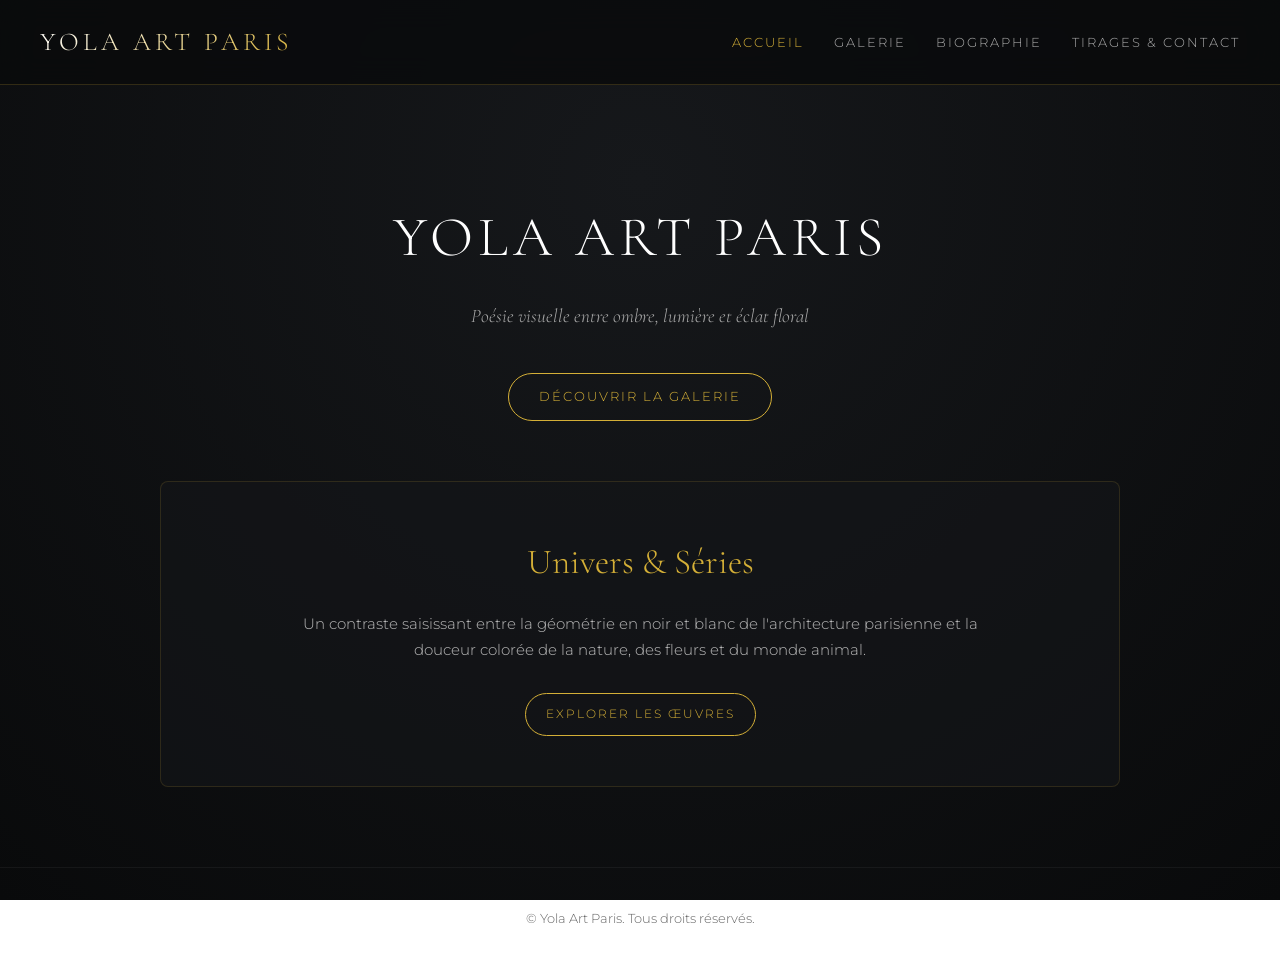
==== commit a6bb6e9c: "Update link text for artwork exploration" ====
--- a/index.html
+++ b/index.html
@@ -42,7 +42,7 @@
       <p style="color: #bbb; max-width: 700px; margin: 0 auto 30px; font-size: 0.95rem;">
         Un contraste saisissant entre la géométrie en noir et blanc de l'architecture parisienne et la douceur colorée de la nature, des fleurs et du monde animal.
       </p>
-      <a href="galerie.html" class="btn-gold" style="font-size: 0.75rem; padding: 10px 20px;">Explorer les 15 Œuvres</a>
+      <a href="galerie.html" class="btn-gold" style="font-size: 0.75rem; padding: 10px 20px;">Explorer les Œuvres</a>
     </div>
   </main>
 
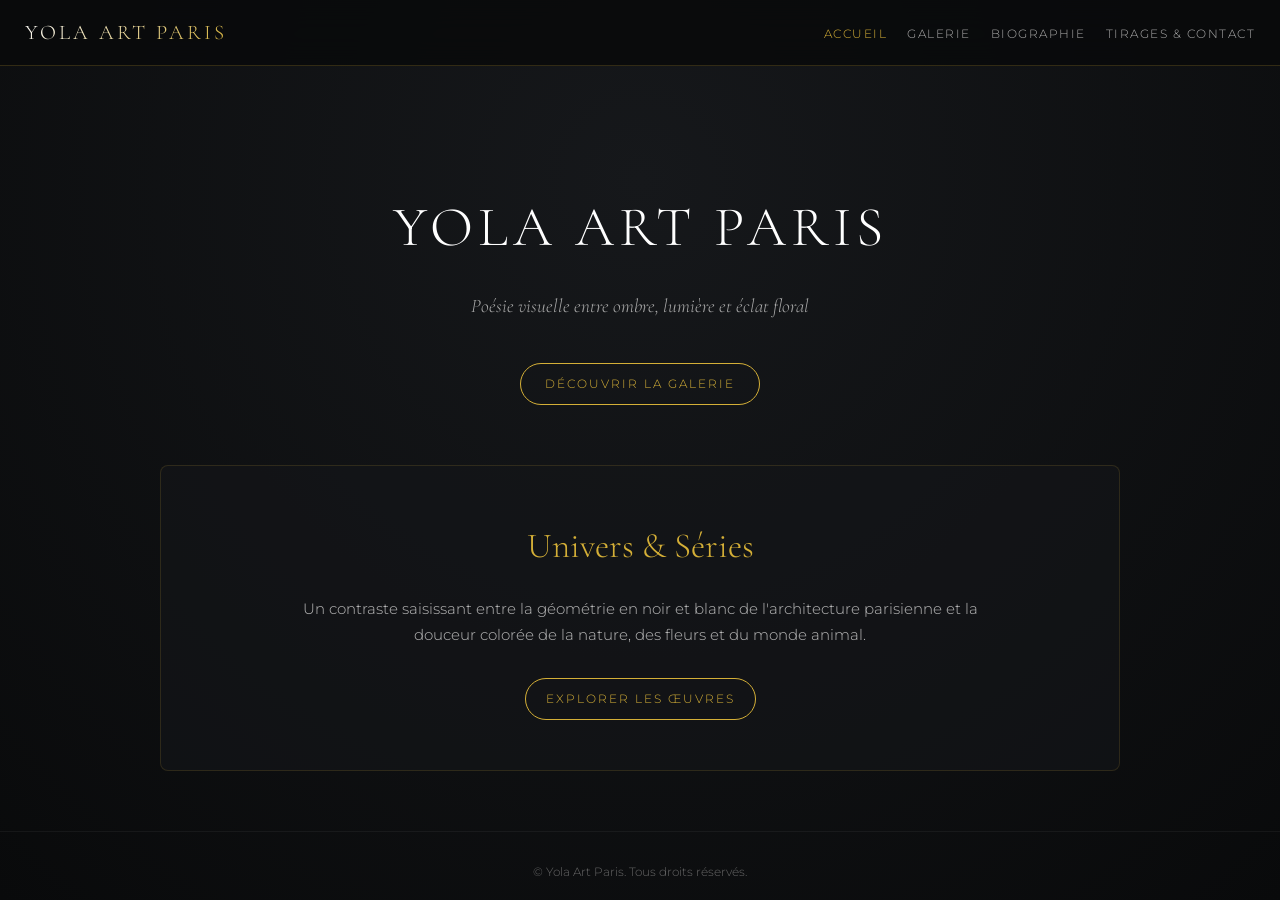
==== commit 387aa537: "Add defer attribute to script tag in index.html" ====
--- a/index.html
+++ b/index.html
@@ -50,6 +50,6 @@
     <p>© Yola Art Paris. Tous droits réservés.</p>
   </footer>
 
-  <script src="script.js"></script>
+  <script src="script.js"defer></script>
 </body>
 </html>
--- a/style.css
+++ b/style.css
@@ -1,4 +1,3 @@
-/* DESIGN GLOBAL - YOLA ART PARIS */
 * { box-sizing: border-box; margin: 0; padding: 0; }
 html { scroll-behavior: smooth; }
 
@@ -9,47 +8,127 @@
   font-family: 'Montserrat', sans-serif;
   font-weight: 300;
   line-height: 1.7;
-  padding-top: 90px;
+  padding-top: 80px;
 }
 
 /* NAVIGATION FIXE */
 nav {
   position: fixed; top: 0; left: 0; width: 100%;
-  background: rgba(10, 11, 12, 0.85);
+  background: rgba(10, 11, 12, 0.95);
   backdrop-filter: blur(15px);
   border-bottom: 1px solid rgba(212, 175, 55, 0.2);
-  z-index: 1000; padding: 20px 40px;
+  z-index: 1000; padding: 15px 25px;
   display: flex; justify-content: space-between; align-items: center;
 }
 
 .logo {
   font-family: 'Cormorant Garamond', serif;
-  font-size: 1.6rem; letter-spacing: 4px; text-transform: uppercase;
+  font-size: 1.3rem; letter-spacing: 3px; text-transform: uppercase;
   background: linear-gradient(135deg, #ffffff 0%, #d4af37 100%);
   -webkit-background-clip: text; -webkit-text-fill-color: transparent;
   text-decoration: none;
 }
 
-.nav-links { display: flex; gap: 30px; list-style: none; }
+.nav-links { display: flex; gap: 20px; list-style: none; }
 .nav-links a {
-  color: #aaa; text-decoration: none; font-size: 0.8rem;
-  letter-spacing: 2px; text-transform: uppercase; transition: color 0.3s;
+  color: #aaa; text-decoration: none; font-size: 0.75rem;
+  letter-spacing: 1.5px; text-transform: uppercase; transition: color 0.3s;
 }
 .nav-links a:hover, .nav-links a.active { color: #d4af37; }
 
-/* BOUTONS ET CARTES */
+/* BOUTONS */
 .btn-gold {
-  display: inline-block; padding: 12px 30px;
+  display: inline-block; padding: 10px 24px;
   border: 1px solid #d4af37; color: #d4af37;
-  text-decoration: none; font-size: 0.8rem;
+  text-decoration: none; font-size: 0.75rem;
   letter-spacing: 2px; text-transform: uppercase;
   border-radius: 30px; transition: all 0.4s;
 }
 .btn-gold:hover { background: #d4af37; color: #000; box-shadow: 0 0 15px rgba(212, 175, 55, 0.4); }
 
+/* ANIMATIONS AU SCROLL */
+.hidden-element {
+  opacity: 0; transform: translateY(30px);
+  transition: opacity 0.8s ease-out, transform 0.8s ease-out;
+}
+.show-element { opacity: 1; transform: translateY(0); }
+
+/* LIGHTBOX & FLÈCHES DE NAVIGATION */
+.lightbox {
+  display: none; position: fixed; top: 0; left: 0; width: 100%; height: 100%;
+  background: rgba(0,0,0,0.95); z-index: 2000; justify-content: center; align-items: center;
+}
+.lightbox-img { max-width: 90%; max-height: 75vh; object-fit: contain; box-shadow: 0 0 30px rgba(0,0,0,0.8); }
+.close-lightbox { position: absolute; top: 15px; right: 20px; color: #d4af37; font-size: 35px; cursor: pointer; }
+.nav-arrow {
+  position: absolute; top: 50%; transform: translateY(-50%);
+  color: #d4af37; font-size: 30px; cursor: pointer; padding: 10px;
+  user-select: none; transition: transform 0.2s;
+}
+.nav-arrow:hover { transform: translateY(-50%) scale(1.2); }
+.prev-lightbox { left: 10px; }
+.next-lightbox { right: 10px; }
+
 footer {
-  text-align: center; padding: 40px 20px; margin-top: 80px;
-  border-top: 1px solid rgba(255, 255, 255, 0.05); color: #666; font-size: 0.8rem;
+  text-align: center; padding: 30px 15px; margin-top: 60px;
+  border-top: 1px solid rgba(255, 255, 255, 0.05); color: #666; font-size: 0.75rem;
 }
-footer a { color: #aaa; text-decoration: none; }
-footer a:hover { color: #d4af37; }
+
+/* ===================================================
+   ADAPTATION MOBILE (RESPONSIVE DESIGN)
+   =================================================== */
+@media (max-width: 768px) {
+  body { padding-top: 110px; }
+  
+  /* Menu sur 2 lignes pour téléphone */
+  nav {
+    flex-direction: column;
+    gap: 12px;
+    padding: 12px 15px;
+  }
+
+  .nav-links {
+    gap: 15px;
+    flex-wrap: wrap;
+    justify-content: center;
+  }
+
+  .nav-links a { font-size: 0.7rem; letter-spacing: 1px; }
+
+  /* Ajustements des grilles de photos et blocs */
+  .gallery-grid, .grid {
+    grid-template-columns: 1fr !important; /* 1 seule colonne d'images */
+    gap: 20px !important;
+    padding: 0 15px !important;
+  }
+
+  /* Formulaires et cartes */
+  .contact-card, .bio-card {
+    padding: 20px !important;
+    margin: 10px !important;
+  }
+
+  .lightbox-img { max-width: 95%; max-height: 70vh; }
+  .nav-arrow { font-size: 24px; padding: 5px; }
+}
+
+/* Empêcher de glisser/déposer les images sur le bureau */
+img {
+    user-select: none;
+    -webkit-user-drag: none;
+}
+
+/* Empêcher l'impression des photos */
+@media print {
+    img, .gallery-grid, .gallery-item {
+        display: none !important;
+    }
+    body::before {
+        content: "L'impression des œuvres de Yola Art Paris est strictement interdite.";
+        font-size: 1.2rem;
+        font-weight: bold;
+        text-align: center;
+        display: block;
+        margin-top: 50px;
+    }
+}
